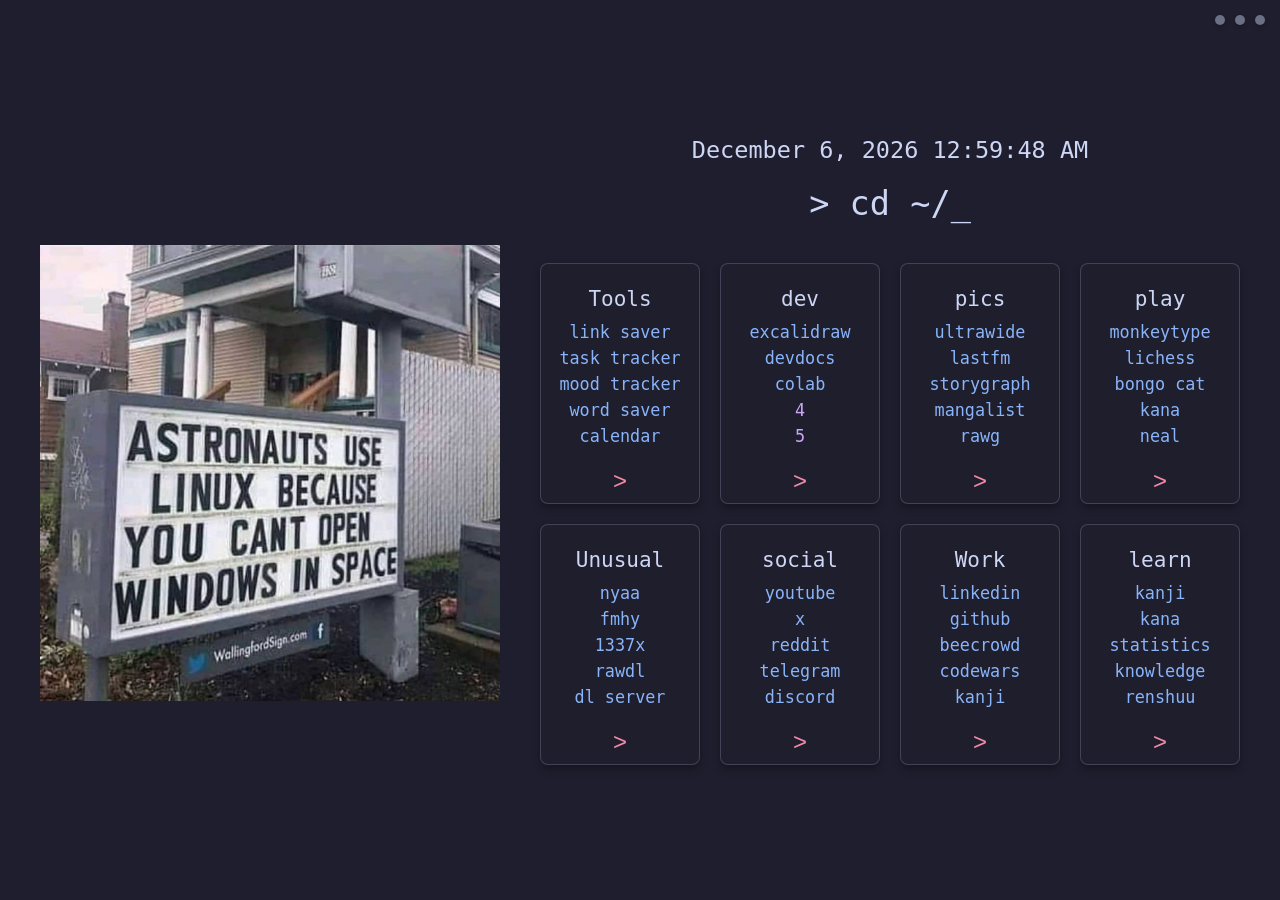
==== startpage/cat/index.html @ bdaac17a "ok ok" ====
<!DOCTYPE html>
<html lang="en">

<head>
    <meta charset="UTF-8">
    <title>~/startpage</title>
    <link rel="stylesheet" type="text/css" href="style.css">
    <meta name="viewport" content="width=device-width, initial-scale=1.0">
</head>

<body>
    <div class="container">
        <div class="left-container">
            <div class="gif">
                <img src="cat.gif" />
            </div>
        </div>

        <div class="right-container">
            <!-- Three link buttons added here -->
            <a href="https://claude.ai/new" class="top-right-link-button button-1" target="_blank"></a>
            <a href="https://gemini.google.com/app" class="top-right-link-button button-2" target="_blank"></a>
            <a href="https://chatgpt.com" class="top-right-link-button button-3" target="_blank"></a>
            <div class="datetime-container">
                <div id="current-datetime"></div>
            </div>
            <div class="head">
                <!-- Modified for search bar functionality -->
                <span id="prompt-prefix">> cd ~/</span><span id="search-text"></span><span id="blinker" class="blinking">_</span>
            </div>

            <div class="bookmarks">
                <div class="category">
                    <div class="links">
                        <li class="title">Tools</li>
                        <li><a href="https://najmossalahin.github.io/AI_Link_Vault//">link saver</a></li>
                        <li><a href="https://najmossalahin.github.io/Task_Tracker/">task tracker</a></li>
                        <li><a href="https://najmossalahin.github.io/Zenith_Tracker/">mood tracker</a></li>
                        <li><a href="https://najmossalahin.github.io/Word-Explorer/">word saver</a></li>
                        <li><a href="https://calendar.google.com/calendar/u/0">calendar</a></li>
                        <!-- Links beyond the first 5 -->
                        <li><a href="https://thispersondoesnotexist.com/">fake people</a></li>
                        <li><a href="#">extra 2</a></li>
                        <li><a href="#">extra 3</a></li>
                        <li><a href="#">extra 4</a></li>
		        <li><a href="#">extra 5</a></li>
                    </div>
                    <button class="toggle-links-button">></button>
                </div>

                <div class="category">
                    <div class="links">
                        <li class="title">dev</li>
                        <li><a href="https://excalidraw.com/">excalidraw</a></li>
                        <li><a href="https://devdocs.io/">devdocs</a></li>
                        <li><a href="https://colab.research.google.com/">colab</a></li>
                        <li><a href="">4</a></li>
                        <li><a href="">5</a></li>
                        <li><a href="#">extra 1</a></li>
                        <li><a href="#">extra 2</a></li>
			<li><a href="#">extra 3</a></li>
                        <li><a href="#">extra 4</a></li>
			<li><a href="#">extra 5</a></li>
                    </div>
                    <button class="toggle-links-button">></button>
                </div>

                <div class="category">
                    <div class="links">
                        <li class="title">pics</li>
                        <li><a href="https://letterboxd.com/ChouCho_P/">ultrawide</a></li>
                        <li><a href="https://www.last.fm/user/NajAdib/">lastfm</a></li>
                        <li><a href="https://app.thestorygraph.com/profile/choucho_p/">storygraph</a></li>
                        <li><a href="https://myanimelist.net/mangalist/Naju_adib?/">mangalist</a></li>
                        <li><a href="https://rawg.io/@choucho_p/games">rawg</a></li>
                        <li><a href="https://www.myrecipes.com/">recipe</a></li>
                        <li><a href="#">extra 2</a></li>
			<li><a href="#">extra 3</a></li>
                        <li><a href="#">extra 4</a></li>
			<li><a href="#">extra 5</a></li>
                    </div>
                    <button class="toggle-links-button">></button>
                </div>

                <div class="category">
                    <div class="links">
                        <li class="title">play</li>
                        <li><a href="https://monkeytype.com/">monkeytype</a></li>
                        <li><a href="https://lichess.org/">lichess</a></li>
                        <li><a href="https://bongo.cat/">bongo cat</a></li>
                        <li><a href="https://gohoneko.neocities.org/learn/kana">kana</a></li>
                        <li><a href="https://neal.fun/">neal</a></li>
                        <li><a href="#">extra 1</a></li>
                        <li><a href="#">extra 2</a></li>
			<li><a href="#">extra 3</a></li>
                        <li><a href="#">extra 4</a></li>
			<li><a href="#">extra 5</a></li>
                    </div>
                    <button class="toggle-links-button">></button>
                </div>

                <div class="category">
                    <div class="links">
                        <li class="title">Unusual</li>
                        <li><a href="https://nyaa.si/">nyaa</a></li>
                        <li><a href="https://fmhy.net">fmhy</a></li>
                        <li><a href="https://1337x.to/home/">1337x</a></li>
                        <li><a href="https://dl-raw.ac/">rawdl</a></li>
                        <li><a href="https://server.elscione.com/">dl server</a></li>
                        <li><a href="https://lemmasoft.renai.us/forums/index.php">vn assets</a></li>
                        <li><a href="https://www.footybite.to/">footybite</a></li>
			<li><a href="https://cobalt.tools/">cobalt tools</a></li>
                        <li><a href="https://bdixtv24.com/live-tv/">bdix</a></li>
			<li><a href="https://animepahe.ru">animepahe</a></li>
                    </div>
                    <button class="toggle-links-button">></button>
                </div>

                <div class="category">
                    <div class="links">
                        <li class="title">social</li>
                        <li><a href="https://youtube.com/">youtube</a></li>
                        <li><a href="https://x.com/">x</a></li>
                        <li><a href="https://reddit.com/">reddit</a></li>
                        <li><a href="http://web.telegram.org/">telegram</a></li>
                        <li><a href="https://discord.com/channels/981539676550750228/1237586485234892841/">discord</a></li>
                        <li><a href="https://4chan.org/">4chan</a></li>
                        <li><a href="https://radio.garden/browse">radio</a></li>
			<li><a href="https://mynoise.net/">mynoise</a></li>
                        <li><a href="https://dab.yeet.su/">music</a></li>
			<li><a href="https://animethemes.moe/">animethemes</a></li>
                    </div>
                    <button class="toggle-links-button">></button>
                </div>

                <div class="category">
                    <div class="links">
                        <li class="title">Work</li>
                        <li><a href="https://www.linkedin.com/in/md-najmos-salahin-185106371/">linkedin</a></li>
                        <li><a href="https://github.com/NajmosSalahin/">github</a></li>
                        <li><a href="https://judge.beecrowd.com/">beecrowd</a></li>
                        <li><a href="https://www.codewars.com/kata/search/python?q=&r%5B%5D=-8&beta=false&order_by=sort_date%20desc/">codewars</a></li>
                        <li><a href="https://najmossalahin.github.io/Kanji_Tool/">kanji</a></li>
                        <li><a href="#">extra 1</a></li>
                        <li><a href="#">extra 2</a></li>
			<li><a href="#">extra 3</a></li>
                        <li><a href="#">extra 4</a></li>
			<li><a href="#">extra 5</a></li>
                    </div>
                    <button class="toggle-links-button">></button>
                </div>

                <!-- New 'misc' category added for equal distribution into two rows -->
                <div class="category">
                    <div class="links">
                        <li class="title">learn</li>
                        <li><a href="https://najmossalahin.github.io/Kanji_Tool/">kanji</a></li>
                        <li><a href="https://najmossalahin.github.io/Ai_Kana_Learning_Tool/">kana</a></li>
                        <li><a href="https://www.coursera.org/learn/stanford-statistics/">statistics</a></li>
                        <li><a href="https://rentry.org/the-piracy-glossary">knowledge</a></li>
			<li><a href="https://www.renshuu.org/me">renshuu</a></li>
                        <li><a href="#">extra 1</a></li>
                        <li><a href="#">extra 2</a></li>
			<li><a href="#">extra 3</a></li>
                        <li><a href="#">extra 5</a></li>
			<li><a href="#">extra 5</a></li>
                    </div>
                    <button class="toggle-links-button">></button>
                </div>
            </div>
        </div>
    </div>

    <script>
        // Function to update the clock and date
        function updateDateTime() {
            const now = new Date();

            // Format time for 12-hour clock with AM/PM
            let hours = now.getHours();
            const minutes = String(now.getMinutes()).padStart(2, '0');
            const seconds = String(now.getSeconds()).padStart(2, '0');
            const ampm = hours >= 12 ? 'PM' : 'AM';
            hours = hours % 12;
            hours = hours ? hours : 12; // The hour '0' should be '12'
            const timeString = `${String(hours).padStart(2, '0')}:${minutes}:${seconds} ${ampm}`;

            // Format date
            const options = { year: 'numeric', month: 'long', day: 'numeric' };
            const dateString = now.toLocaleDateString('en-US', options);

            document.getElementById('current-datetime').textContent = `${dateString} ${timeString}`;
        }

        // Update the clock every second
        setInterval(updateDateTime, 1000);

        // Initial call to display the time immediately
        updateDateTime();

        // Search bar functionality
        const searchTextElement = document.getElementById('search-text');
        const blinkerElement = document.getElementById('blinker');
        let searchQuery = '';

        // Function to validate if a string is a URL
        function isValidUrl(string) {
            const urlRegex = /^(https?:\/\/(?:www\.|(?!www))[a-zA-Z0-9][a-zA-Z0-9-]+[a-zA-Z0-9]\.[^\s]{2,}|www\.[a-zA-Z0-9][a-zA-Z0-9-]+[a-zA-Z0-9]\.[^\s]{2,}|https?:\/\/[a-zA-Z0-9]+\.[^\s]{2,}|[a-zA-Z0-9]+\.[^\s]{2,})$/i;
            return urlRegex.test(string);
        }

        document.addEventListener('keydown', (event) => {
            if (event.key === 'Backspace' || event.key === 'Enter' || event.key.length === 1) {
                event.preventDefault();
            }

            if (event.key === 'Backspace') {
                searchQuery = searchQuery.slice(0, -1);
            } else if (event.key === 'Enter') {
                const trimmedQuery = searchQuery.trim();
                if (trimmedQuery !== '') {
                    if (isValidUrl(trimmedQuery)) {
                        let urlToOpen = trimmedQuery;
                        if (!urlToOpen.startsWith('http://') && !urlToOpen.startsWith('https://')) {
                            urlToOpen = `http://${urlToOpen}`;
                        }
                        window.location.href = urlToOpen;
                    } else {
                        window.location.href = `https://www.google.com/search?q=${encodeURIComponent(trimmedQuery)}`;
                    }
                }
                searchQuery = '';
            } else if (event.key.length === 1) {
                searchQuery += event.key;
            }

            searchTextElement.textContent = searchQuery;
        });

        // Pagination for links functionality
        document.addEventListener('DOMContentLoaded', () => {
            const categories = document.querySelectorAll('.category');
            const linksPerPage = 5; // Number of links to show per page

            categories.forEach(category => {
                const linksContainer = category.querySelector('.links');
                const titleElement = linksContainer.querySelector('.title');
                // Get all actual link elements, excluding the title
                const allLinkElements = Array.from(linksContainer.querySelectorAll('li:not(.title)'));

                // Store all original links and current page index on the category element
                category.allOriginalLinks = allLinkElements;
                category.currentPage = 0;

                const toggleButton = category.querySelector('.toggle-links-button');

                // Function to display the links for the current page
                function displayCurrentPage(currentCategory) {
                    const allLinks = currentCategory.allOriginalLinks;
                    const currentPage = currentCategory.currentPage;
                    const startIndex = currentPage * linksPerPage;
                    const endIndex = startIndex + linksPerPage;

                    // Hide all links first
                    allLinks.forEach(link => link.style.display = 'none');

                    // Show only the links for the current page
                    for (let i = startIndex; i < endIndex && i < allLinks.length; i++) {
                        allLinks[i].style.display = 'list-item';
                    }

                    // Update button visibility based on number of pages
                    if (allLinks.length <= linksPerPage) {
                        toggleButton.style.display = 'none'; // Hide button if no pagination needed
                    } else {
                        toggleButton.style.display = 'block'; // Show button if pagination is needed
                    }
                }

                // Initial display of links for each category
                displayCurrentPage(category);

                // Add click listener to the toggle button
                toggleButton.addEventListener('click', () => {
                    category.currentPage++; // Move to the next page
                    // If we've gone past the last page, loop back to the first page (page 0)
                    if (category.currentPage * linksPerPage >= category.allOriginalLinks.length) {
                        category.currentPage = 0;
                    }
                    displayCurrentPage(category); // Update the displayed links
                });
            });
        });
    </script>
</body>

</html>
---- startpage/cat/style.css ----
:root {
    --color-bg: #1e1e2e; /* Catppuccin Mocha Base */
    --color-fg: #cdd6f4; /* Text */
    --color-link: #89b4fa; /* Blue */
    --color-link-visited: #cba6f7; /* Mauve */
    --color-link-hover: #f38ba8; /* Red */
}

html, body {
  background: var(--color-bg);
  color: var(--color-fg);
  font-family: "Fira Code", monospace;
  height: 100%;
  width: 100%;
  margin: 0;
  padding: 0;
  overflow-x: hidden;
  overflow-y: auto;
  -ms-overflow-style: none;
  scrollbar-width: none;
}

html::-webkit-scrollbar {
  display: none;
}

.container {
  display: grid;
  grid-template-columns: 1fr minmax(450px, 600px) minmax(700px, 1fr) 1fr;
  grid-template-areas:
    ". left right .";
  column-gap: 40px;
  justify-items: center;
  align-items: center;
  min-height: 100%;
  width: 100%;
}

.left-container {
  grid-area: left;
  aspect-ratio: 1/1;
  max-width: 100%;
  width: 100%;
  display: flex;
  justify-content: center;
  align-items: center;
}

.right-container {
  grid-area: right;
  height: 50%;
  width: 100%;
  display: flex;
  flex-direction: column;
  align-items: center;
  justify-content: center;
  padding-right: 0px;
}

.datetime-container {
    font-size: 1.47em;
    color: var(--color-fg);
    margin-bottom: 20px;
    text-align: center;
    width: 100%;
    box-sizing: border-box;
}

.gif img {
  max-width: 100%;
  max-height: 100%;
  height: auto;
  width: auto;
  margin-top: 50px;
}

.head {
  display: flex;
  flex-direction: row;
  align-items: center;
  font-size: 33.6px;
  padding-top: 0px;
  margin-top: 0px;
  white-space: nowrap;
}

#prompt-prefix, #search-text, #blinker {
    display: inline-block;
    vertical-align: middle;
}

.bookmarks {
  display: grid;
  grid-template-columns: repeat(4, 1fr);
  gap: 20px;
  justify-content: center;
  align-items: flex-start;
  width: 100%;
  box-sizing: border-box;
  margin-top: 40px;
  -ms-overflow-style: none;
  scrollbar-width: none;
}

.bookmarks::-webkit-scrollbar {
  display: none;
}

.category {
  display: flex;
  flex-direction: column;
  flex: 1 1 auto;
  min-width: 90px;
  max-width: 160px;
  text-align: center;
  box-sizing: border-box;
  padding: 10px;
  border: 1px solid rgba(205, 214, 244, 0.2);
  border-radius: 8px;
  box-shadow: 0 4px 8px rgba(0, 0, 0, 0.3);
  background-color: rgba(30, 30, 46, 0.8);
  position: relative;
}

.links {
  display: flex;
  flex-direction: column;
  align-items: center;
  padding-top: 10px;
  padding-bottom: 10px;
  width: 100%;
}

.title {
  font-size: 21px;
  margin-bottom: 5px;
}

li {
  font-size: 16.8px;
  list-style-type: none;
  padding: 3px;
}

a:link {
  text-decoration: none;
  color: var(--color-link);
  transition: color 0.3s ease;
}

a:visited {
  color: var(--color-link-visited);
}

a:hover {
  color: var(--color-link-hover);
  text-shadow: 0 0 5px var(--color-link-hover);
}

.blinking {
  animation: opacity 1s ease-in-out infinite;
  opacity: 1;
}

@keyframes opacity {
  0% { opacity: 1; }
  50% { opacity: 0; }
  100% { opacity: 1; }
}

.top-right-link-button {
    position: fixed;
    top: 15px;
    width: 10px;
    height: 10px;
    border-radius: 50%;
    background-color: #6c7086;
    border: none;
    cursor: pointer;
    box-shadow: 0 2px 5px rgba(0, 0, 0, 0.2);
    z-index: 1000;
    display: block;
    text-decoration: none;
}

.top-right-link-button:hover {
    background-color: #585b70;
}

.button-1 { right: 15px; }
.button-2 { right: 35px; }
.button-3 { right: 55px; }

.toggle-links-button {
    background: none;
    border: none;
    color: var(--color-link-hover);
    font-size: 1.5em;
    cursor: pointer;
    margin-top: 10px;
    padding: 0;
    line-height: 1;
    transition: color 0.3s ease;
}

.toggle-links-button:hover {
    color: var(--color-fg);
}

@media (max-width: 992px) {
  .bookmarks {
    grid-template-columns: repeat(3, 1fr);
  }
}

@media (max-width: 768px) {
  .bookmarks {
    grid-template-columns: repeat(2, 1fr);
    gap: 15px;
  }
  .category { padding: 8px; }
  .title { font-size: 1.365em; }
  li { font-size: 0.945em; padding: 4px; }
}

@media (max-width: 480px) {
  .bookmarks {
    grid-template-columns: 1fr;
    gap: 10px;
  }
}
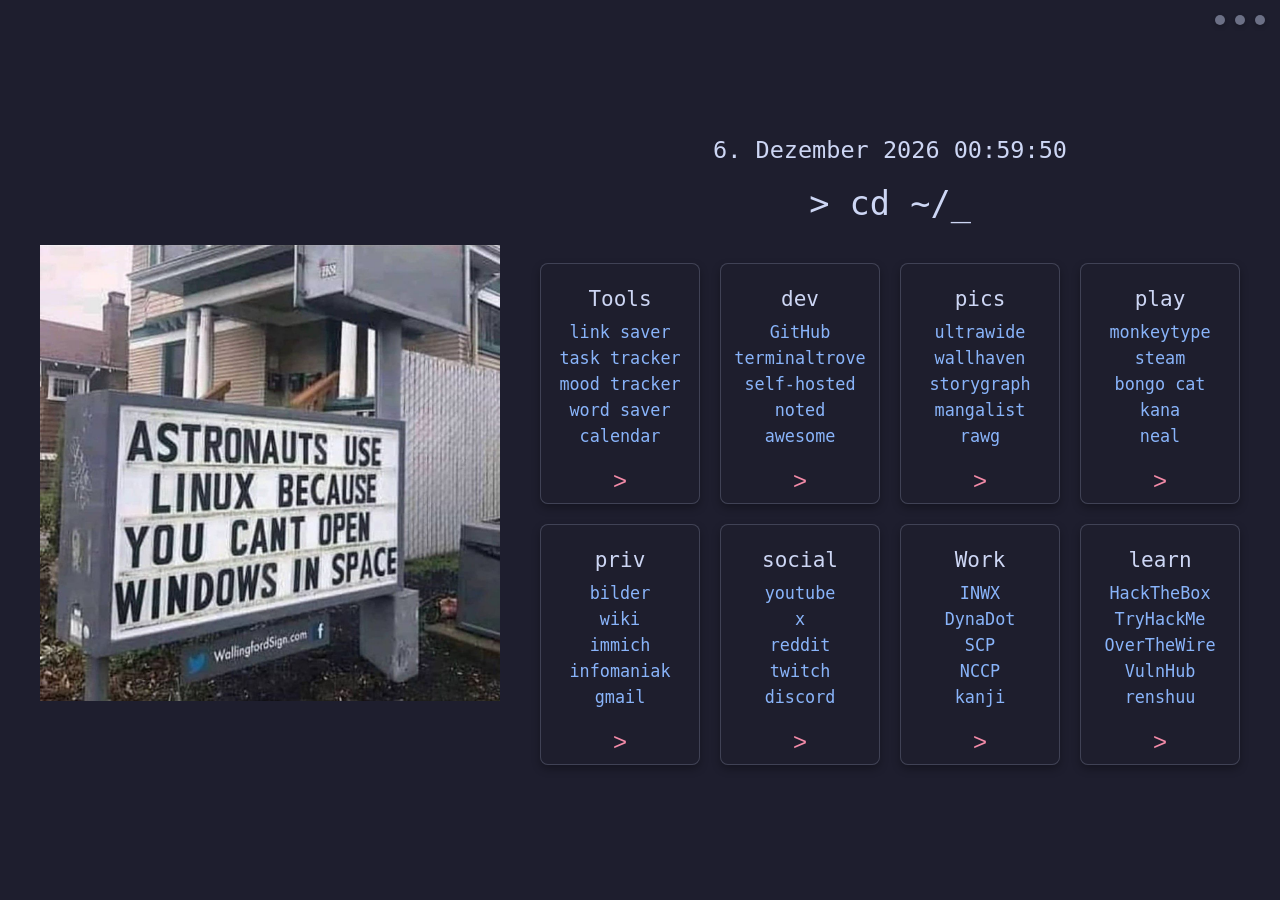
==== commit fe749791: "ok" ====
--- a/startpage/cat/index.html
+++ b/startpage/cat/index.html
@@ -1,5 +1,5 @@
 <!DOCTYPE html>
-<html lang="en">
+<html lang="de">
 
 <head>
     <meta charset="UTF-8">
@@ -51,11 +51,11 @@
                 <div class="category">
                     <div class="links">
                         <li class="title">dev</li>
-                        <li><a href="https://excalidraw.com/">excalidraw</a></li>
-                        <li><a href="https://devdocs.io/">devdocs</a></li>
-                        <li><a href="https://colab.research.google.com/">colab</a></li>
-                        <li><a href="">4</a></li>
-                        <li><a href="">5</a></li>
+                        <li><a href="https://github.com/faxxxmaster/">GitHub</a></li>
+                        <li><a href="https://terminaltrove.com/">terminaltrove</a></li>
+                        <li><a href="https://selfh.st/">self-hosted</a></li>
+                        <li><a href="https://noted.lol/">noted</a></li>
+                        <li><a href="https://www.trackawesomelist.com/awesome-selfhosted/awesome-selfhosted/">awesome</a></li>
                         <li><a href="#">extra 1</a></li>
                         <li><a href="#">extra 2</a></li>
 			<li><a href="#">extra 3</a></li>
@@ -68,8 +68,8 @@
                 <div class="category">
                     <div class="links">
                         <li class="title">pics</li>
-                        <li><a href="https://letterboxd.com/ChouCho_P/">ultrawide</a></li>
-                        <li><a href="https://www.last.fm/user/NajAdib/">lastfm</a></li>
+                        <li><a href="https://ultrawidewallpapers.net/">ultrawide</a></li>
+                        <li><a href="https://wallhaven.cc//">wallhaven</a></li>
                         <li><a href="https://app.thestorygraph.com/profile/choucho_p/">storygraph</a></li>
                         <li><a href="https://myanimelist.net/mangalist/Naju_adib?/">mangalist</a></li>
                         <li><a href="https://rawg.io/@choucho_p/games">rawg</a></li>
@@ -86,7 +86,7 @@
                     <div class="links">
                         <li class="title">play</li>
                         <li><a href="https://monkeytype.com/">monkeytype</a></li>
-                        <li><a href="https://lichess.org/">lichess</a></li>
+                        <li><a href="https://store.steampowered.com/?l=german/">steam</a></li>
                         <li><a href="https://bongo.cat/">bongo cat</a></li>
                         <li><a href="https://gohoneko.neocities.org/learn/kana">kana</a></li>
                         <li><a href="https://neal.fun/">neal</a></li>
@@ -101,17 +101,17 @@
 
                 <div class="category">
                     <div class="links">
-                        <li class="title">Unusual</li>
-                        <li><a href="https://nyaa.si/">nyaa</a></li>
-                        <li><a href="https://fmhy.net">fmhy</a></li>
-                        <li><a href="https://1337x.to/home/">1337x</a></li>
-                        <li><a href="https://dl-raw.ac/">rawdl</a></li>
-                        <li><a href="https://server.elscione.com/">dl server</a></li>
+                        <li class="title">priv</li>
+                        <li><a href="https://bilder.cienciala.eu/">bilder</a></li>
+                        <li><a href="https://wiki.cienciala.eu">wiki</a></li>
+                        <li><a href="https://immich.cienciala.eu">immich</a></li>
+                        <li><a href="https://ksuite.infomaniak.com/">infomaniak</a></li>
+                        <li><a href="https://mail.google.com/">gmail</a></li>
                         <li><a href="https://lemmasoft.renai.us/forums/index.php">vn assets</a></li>
                         <li><a href="https://www.footybite.to/">footybite</a></li>
-			<li><a href="https://cobalt.tools/">cobalt tools</a></li>
+                        <li><a href="https://cobalt.tools/">cobalt tools</a></li>
                         <li><a href="https://bdixtv24.com/live-tv/">bdix</a></li>
-			<li><a href="https://animepahe.ru">animepahe</a></li>
+                        <li><a href="https://animepahe.ru">animepahe</a></li>
                     </div>
                     <button class="toggle-links-button">></button>
                 </div>
@@ -122,13 +122,13 @@
                         <li><a href="https://youtube.com/">youtube</a></li>
                         <li><a href="https://x.com/">x</a></li>
                         <li><a href="https://reddit.com/">reddit</a></li>
-                        <li><a href="http://web.telegram.org/">telegram</a></li>
-                        <li><a href="https://discord.com/channels/981539676550750228/1237586485234892841/">discord</a></li>
+                        <li><a href="https://www.twitch.tv//">twitch</a></li>
+                        <li><a href="https://discord.com/channels/862292009423470592/1150723027986813018/">discord</a></li>
                         <li><a href="https://4chan.org/">4chan</a></li>
-                        <li><a href="https://radio.garden/browse">radio</a></li>
-			<li><a href="https://mynoise.net/">mynoise</a></li>
+                        <li><a href="https://www.instagram.com/">instagram</a></li>
+			           <li><a href="https://mynoise.net/">mynoise</a></li>
                         <li><a href="https://dab.yeet.su/">music</a></li>
-			<li><a href="https://animethemes.moe/">animethemes</a></li>
+		            	<li><a href="https://animethemes.moe/">animethemes</a></li>
                     </div>
                     <button class="toggle-links-button">></button>
                 </div>
@@ -136,10 +136,10 @@
                 <div class="category">
                     <div class="links">
                         <li class="title">Work</li>
-                        <li><a href="https://www.linkedin.com/in/md-najmos-salahin-185106371/">linkedin</a></li>
-                        <li><a href="https://github.com/NajmosSalahin/">github</a></li>
-                        <li><a href="https://judge.beecrowd.com/">beecrowd</a></li>
-                        <li><a href="https://www.codewars.com/kata/search/python?q=&r%5B%5D=-8&beta=false&order_by=sort_date%20desc/">codewars</a></li>
+                        <li><a href="https://inwx.de/">INWX</a></li>
+                        <li><a href="https://www.dynadot.com/">DynaDot</a></li>
+                        <li><a href="https://www.servercontrolpanel.de/SCP/Home">SCP</a></li>
+                        <li><a href="https://www.customercontrolpanel.de/">NCCP</a></li>
                         <li><a href="https://najmossalahin.github.io/Kanji_Tool/">kanji</a></li>
                         <li><a href="#">extra 1</a></li>
                         <li><a href="#">extra 2</a></li>
@@ -154,16 +154,16 @@
                 <div class="category">
                     <div class="links">
                         <li class="title">learn</li>
-                        <li><a href="https://najmossalahin.github.io/Kanji_Tool/">kanji</a></li>
-                        <li><a href="https://najmossalahin.github.io/Ai_Kana_Learning_Tool/">kana</a></li>
-                        <li><a href="https://www.coursera.org/learn/stanford-statistics/">statistics</a></li>
-                        <li><a href="https://rentry.org/the-piracy-glossary">knowledge</a></li>
-			<li><a href="https://www.renshuu.org/me">renshuu</a></li>
-                        <li><a href="#">extra 1</a></li>
-                        <li><a href="#">extra 2</a></li>
-			<li><a href="#">extra 3</a></li>
+                        <li><a href="https://hackthebox.com/">HackTheBox</a></li>
+                        <li><a href="https://tryhackme.com/">TryHackMe</a></li>
+                        <li><a href="https://overthewire.org/wargames//">OverTheWire</a></li>
+                        <li><a href="https://vulnhub.com/single/">VulnHub</a></li>
+                        <li><a href="https://www.renshuu.org/me">renshuu</a></li>
+                        <li><a href="#">extra 1</a></li>
+                        <li><a href="#">extra 2</a></li>
+                        <li><a href="#">extra 3</a></li>
                         <li><a href="#">extra 5</a></li>
-			<li><a href="#">extra 5</a></li>
+                        <li><a href="#">extra 5</a></li>
                     </div>
                     <button class="toggle-links-button">></button>
                 </div>
@@ -176,22 +176,18 @@
         function updateDateTime() {
             const now = new Date();
 
-            // Format time for 12-hour clock with AM/PM
-            let hours = now.getHours();
+            // Format time for 24-hour clock
+            const hours = String(now.getHours()).padStart(2, '0');
             const minutes = String(now.getMinutes()).padStart(2, '0');
             const seconds = String(now.getSeconds()).padStart(2, '0');
-            const ampm = hours >= 12 ? 'PM' : 'AM';
-            hours = hours % 12;
-            hours = hours ? hours : 12; // The hour '0' should be '12'
-            const timeString = `${String(hours).padStart(2, '0')}:${minutes}:${seconds} ${ampm}`;
+            const timeString = `${hours}:${minutes}:${seconds}`;
 
             // Format date
             const options = { year: 'numeric', month: 'long', day: 'numeric' };
-            const dateString = now.toLocaleDateString('en-US', options);
+            const dateString = now.toLocaleDateString('de-DE', options);
 
             document.getElementById('current-datetime').textContent = `${dateString} ${timeString}`;
         }
-
         // Update the clock every second
         setInterval(updateDateTime, 1000);
 
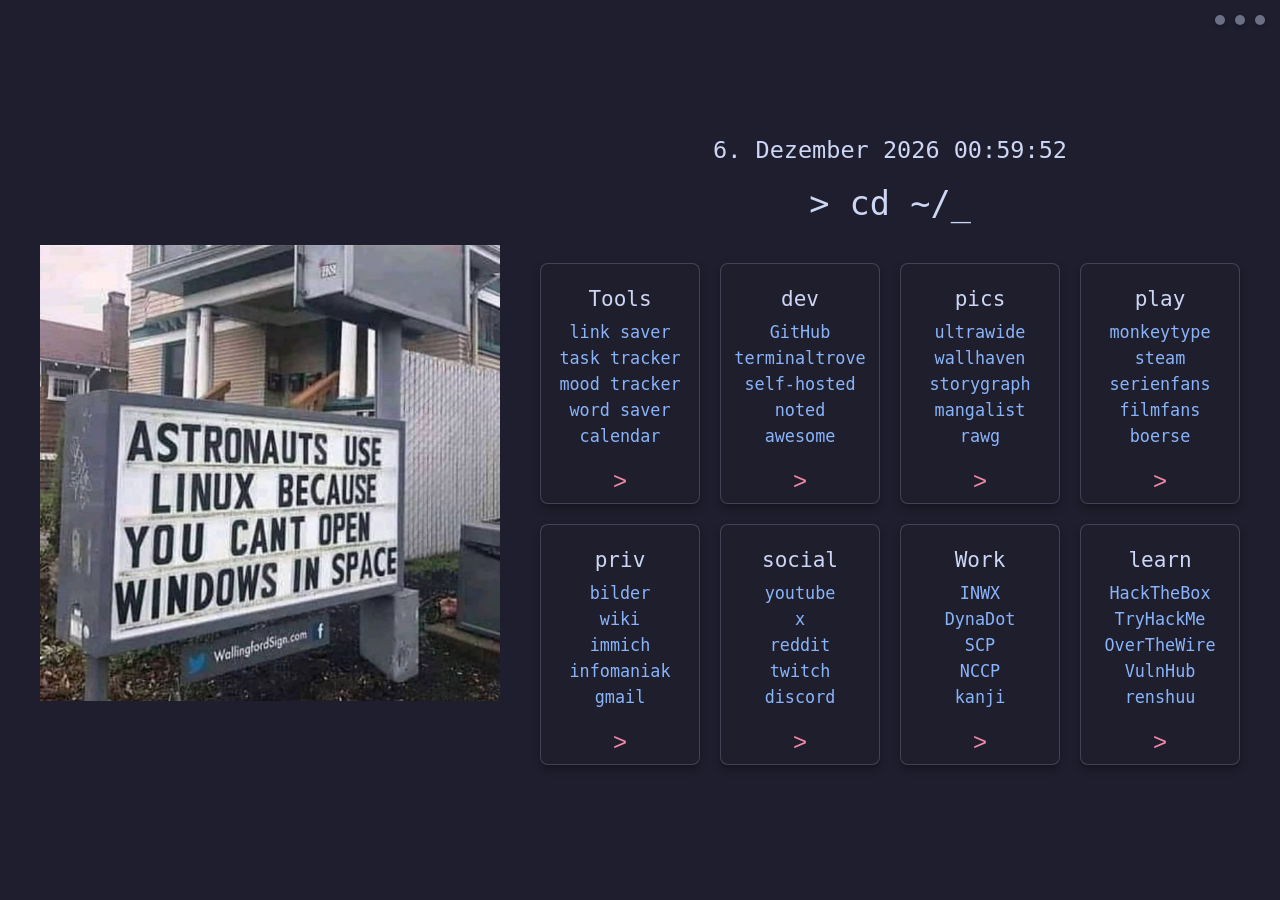
==== commit f667d6b9: "Update index.html" ====
--- a/startpage/cat/index.html
+++ b/startpage/cat/index.html
@@ -87,9 +87,9 @@
                         <li class="title">play</li>
                         <li><a href="https://monkeytype.com/">monkeytype</a></li>
                         <li><a href="https://store.steampowered.com/?l=german/">steam</a></li>
-                        <li><a href="https://bongo.cat/">bongo cat</a></li>
-                        <li><a href="https://gohoneko.neocities.org/learn/kana">kana</a></li>
-                        <li><a href="https://neal.fun/">neal</a></li>
+                        <li><a href="https://serienfans.org/">serienfans</a></li>
+                        <li><a href="https://filmfans.org">filmfans</a></li>
+                        <li><a href="https://boerse.cx">boerse</a></li>
                         <li><a href="#">extra 1</a></li>
                         <li><a href="#">extra 2</a></li>
 			<li><a href="#">extra 3</a></li>
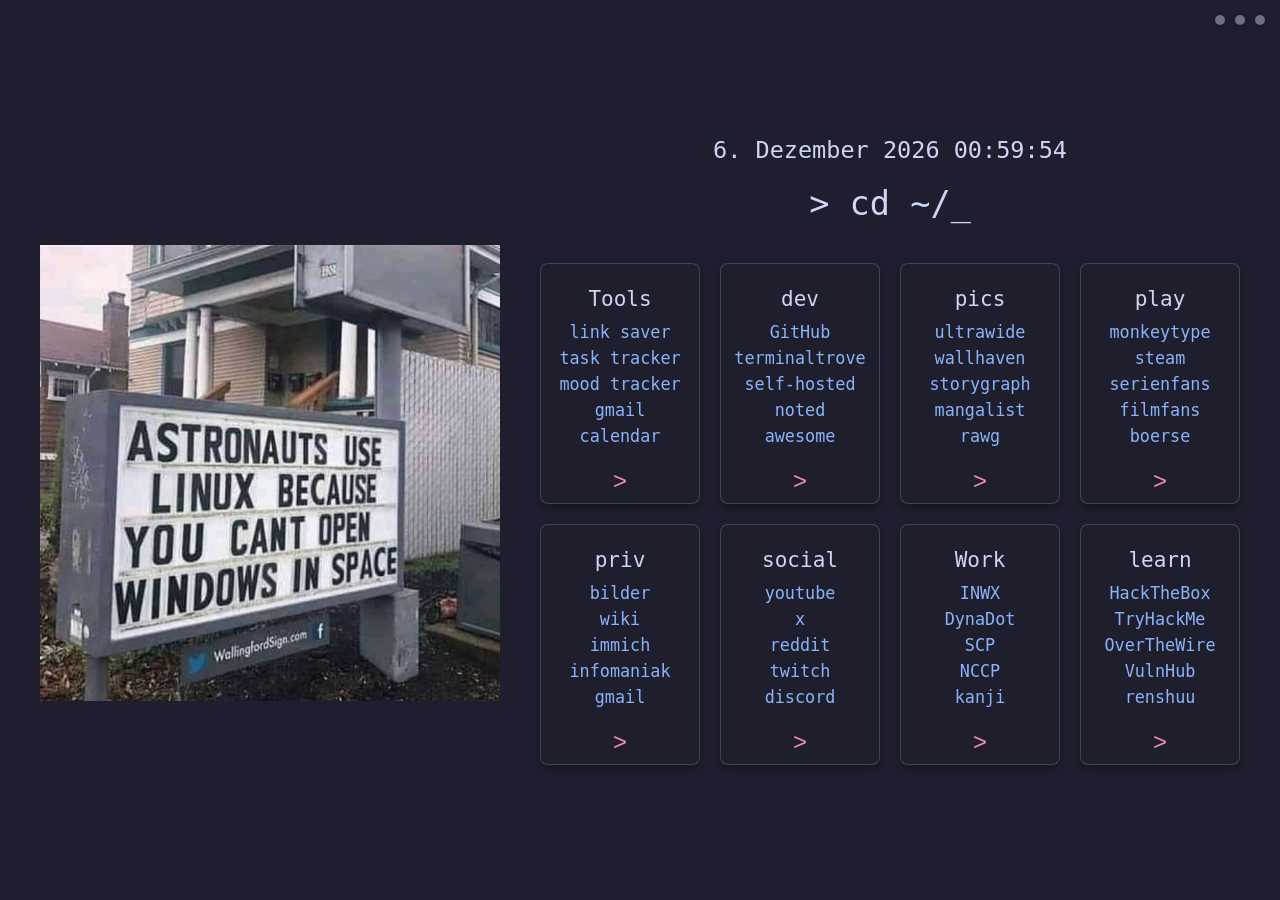
==== commit 675d2c8b: "Update index.html" ====
--- a/startpage/cat/index.html
+++ b/startpage/cat/index.html
@@ -36,7 +36,7 @@
                         <li><a href="https://najmossalahin.github.io/AI_Link_Vault//">link saver</a></li>
                         <li><a href="https://najmossalahin.github.io/Task_Tracker/">task tracker</a></li>
                         <li><a href="https://najmossalahin.github.io/Zenith_Tracker/">mood tracker</a></li>
-                        <li><a href="https://najmossalahin.github.io/Word-Explorer/">word saver</a></li>
+                        <li><a href="https://mail.google.com/">gmail</a></li>
                         <li><a href="https://calendar.google.com/calendar/u/0">calendar</a></li>
                         <!-- Links beyond the first 5 -->
                         <li><a href="https://thispersondoesnotexist.com/">fake people</a></li>
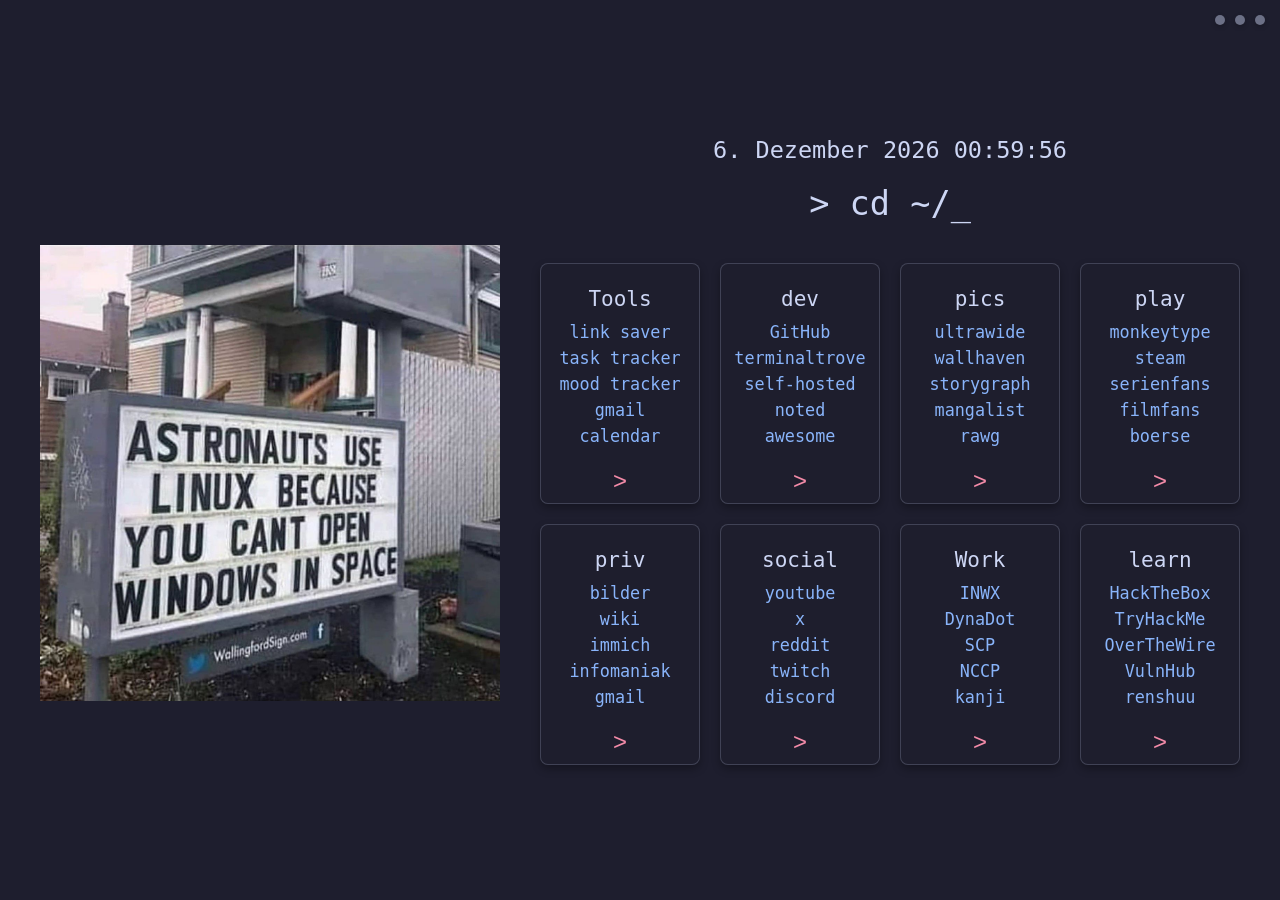
==== commit 951c2cdd: "ok" ====
--- a/startpage/cat/index.html
+++ b/startpage/cat/index.html
@@ -122,7 +122,7 @@
                         <li><a href="https://youtube.com/">youtube</a></li>
                         <li><a href="https://x.com/">x</a></li>
                         <li><a href="https://reddit.com/">reddit</a></li>
-                        <li><a href="https://www.twitch.tv//">twitch</a></li>
+                        <li><a href="https://www.twitch.tv/">twitch</a></li>
                         <li><a href="https://discord.com/channels/862292009423470592/1150723027986813018/">discord</a></li>
                         <li><a href="https://4chan.org/">4chan</a></li>
                         <li><a href="https://www.instagram.com/">instagram</a></li>
